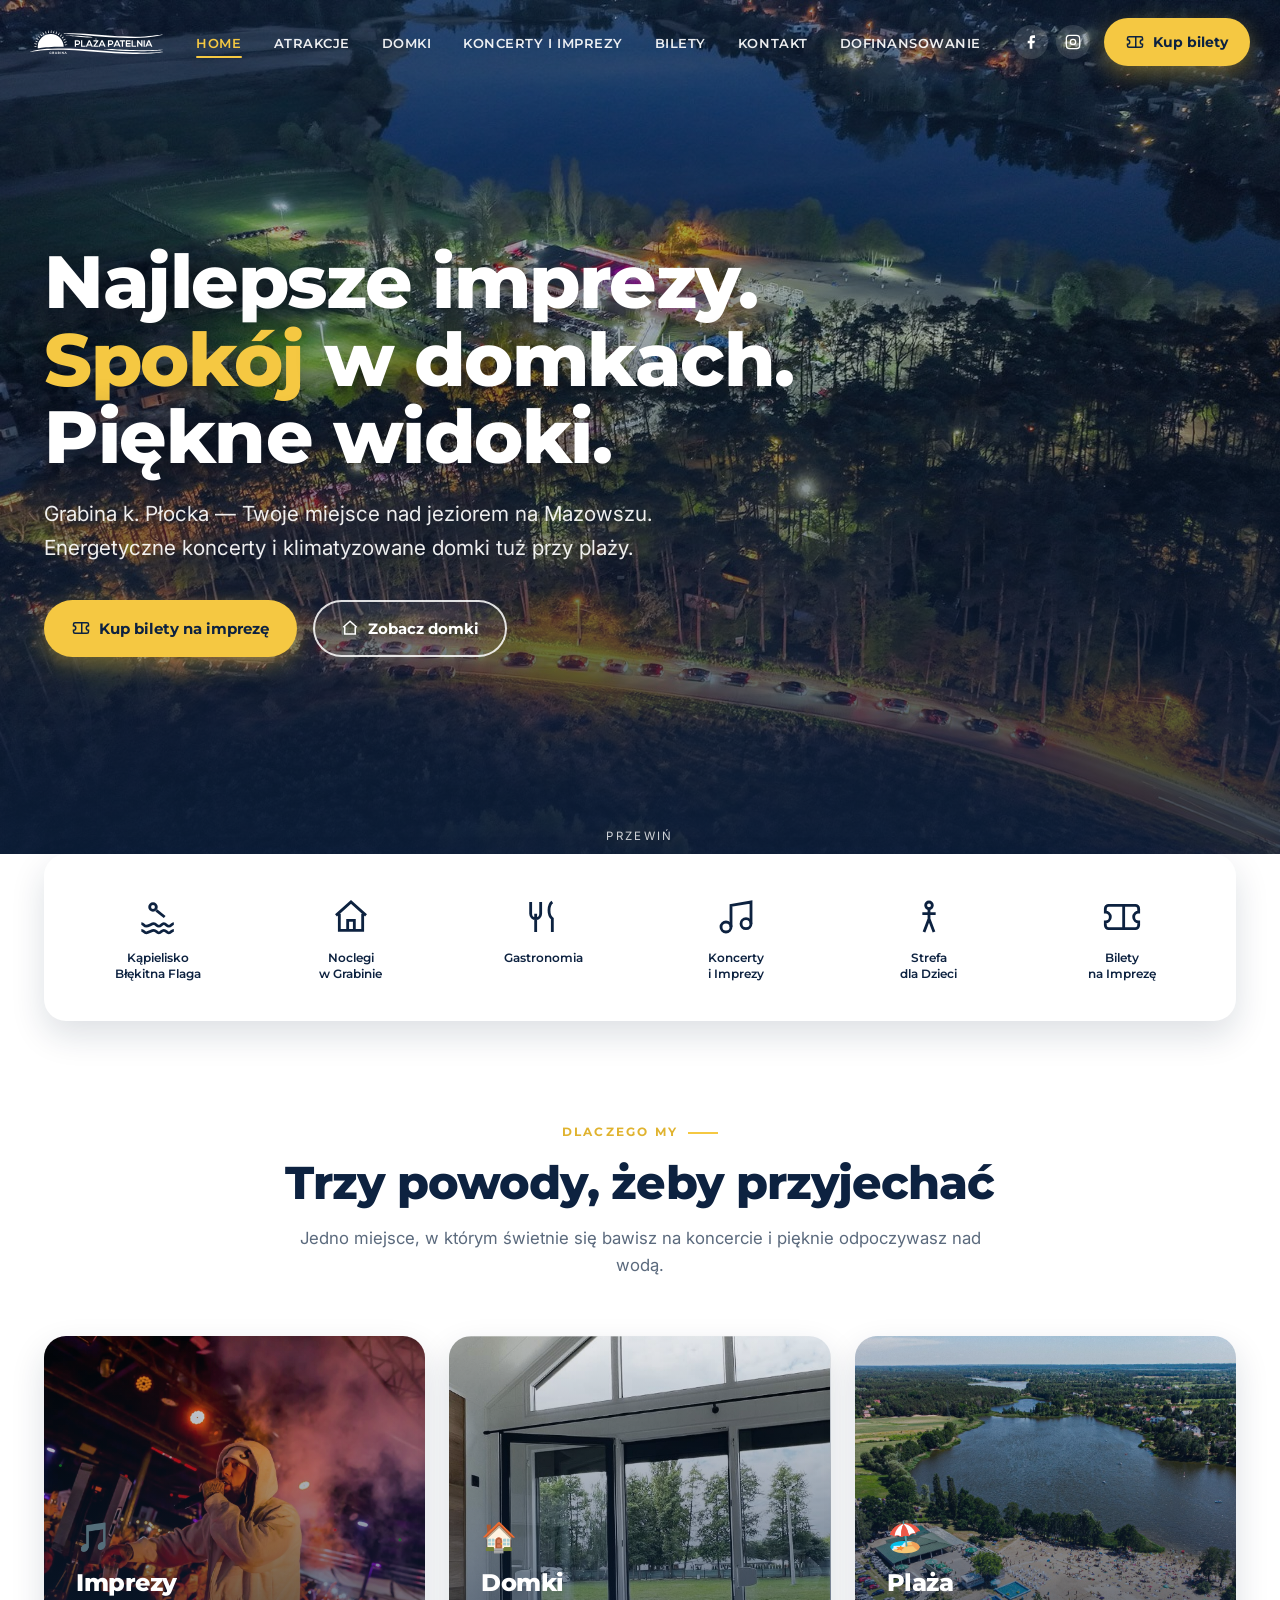
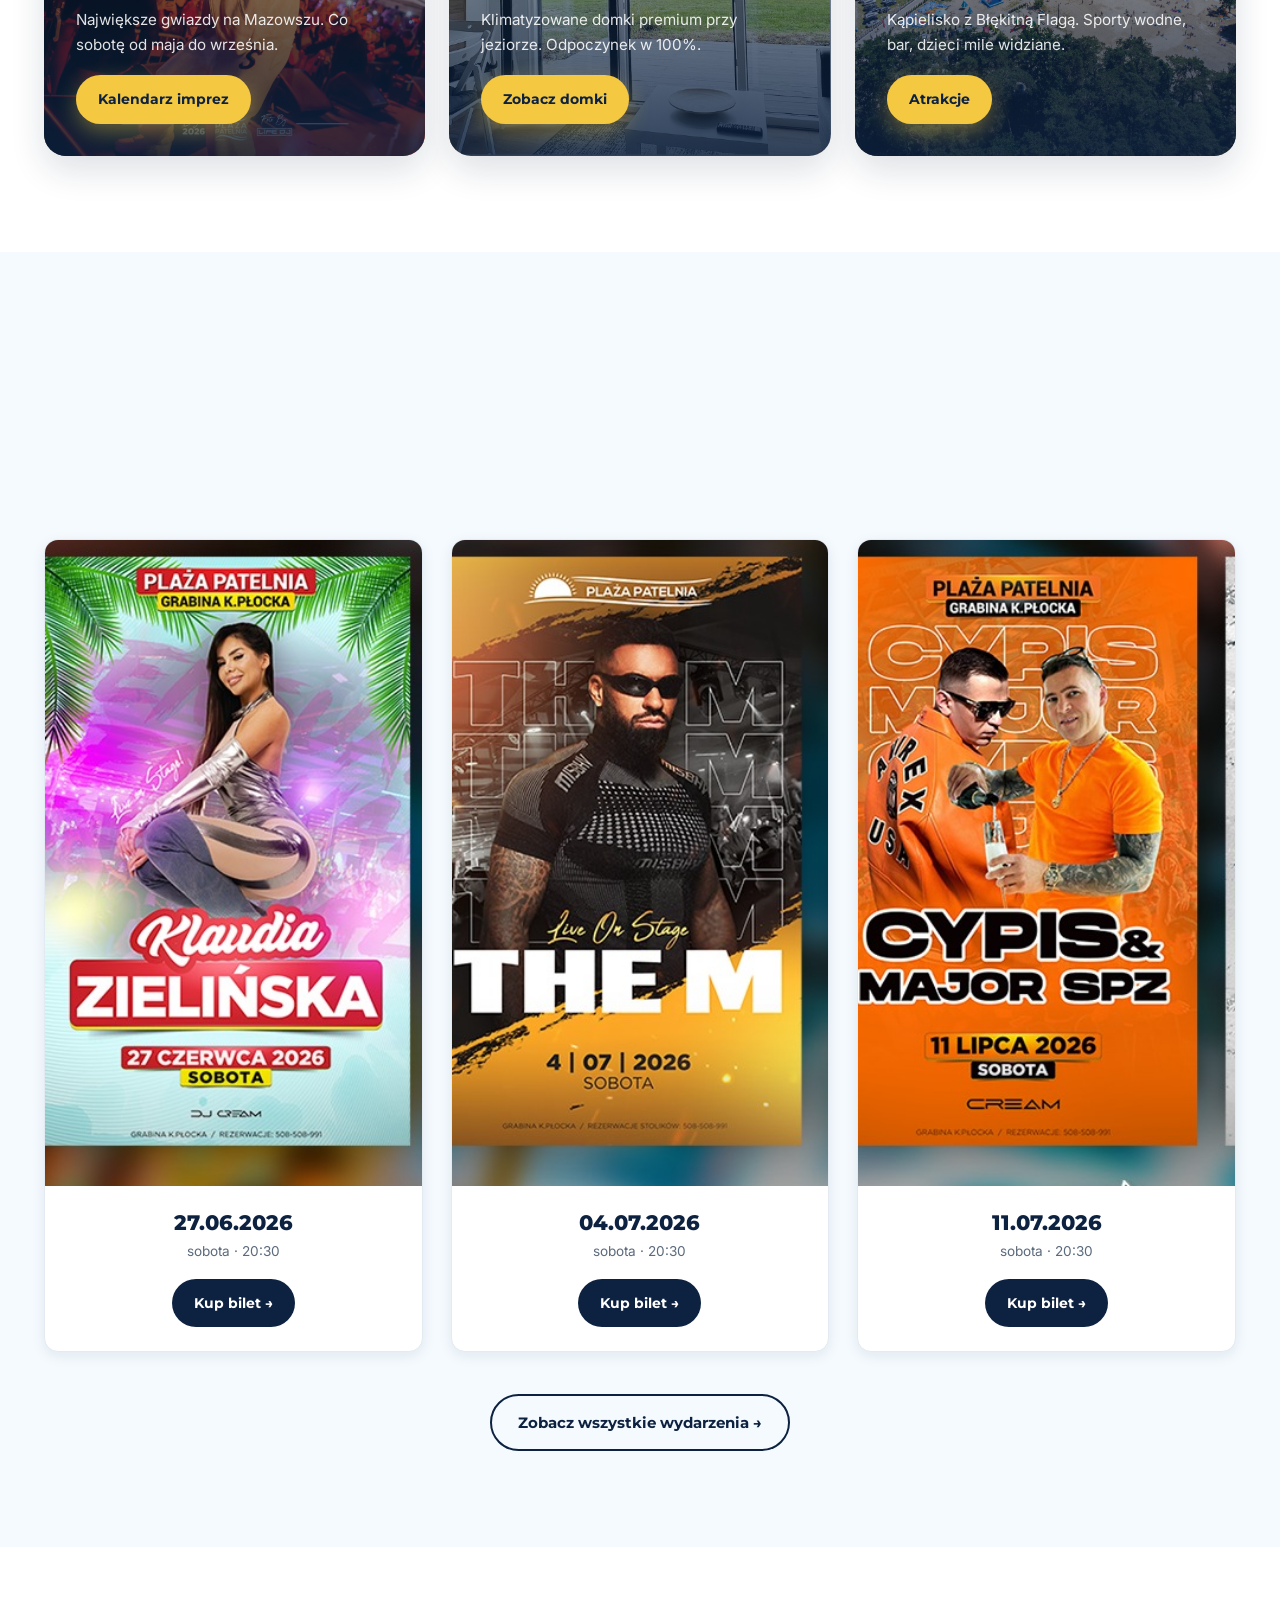
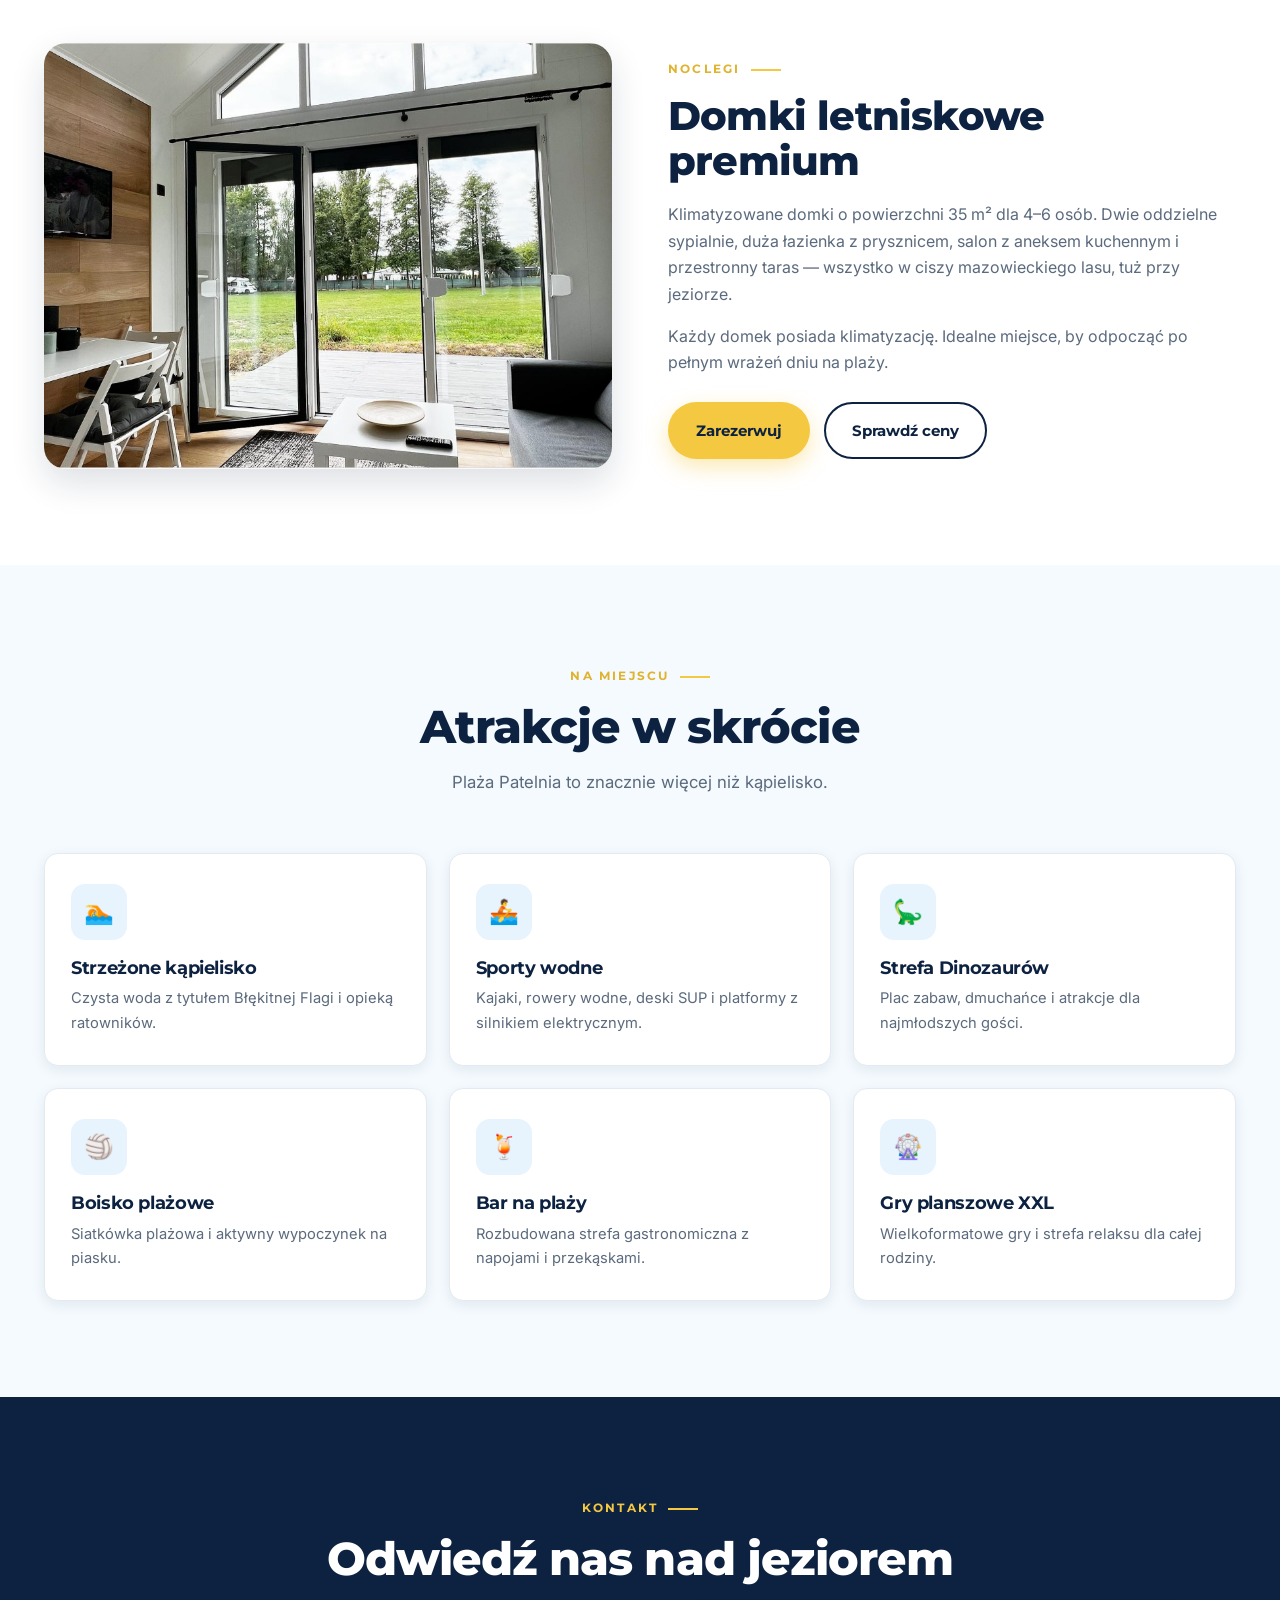
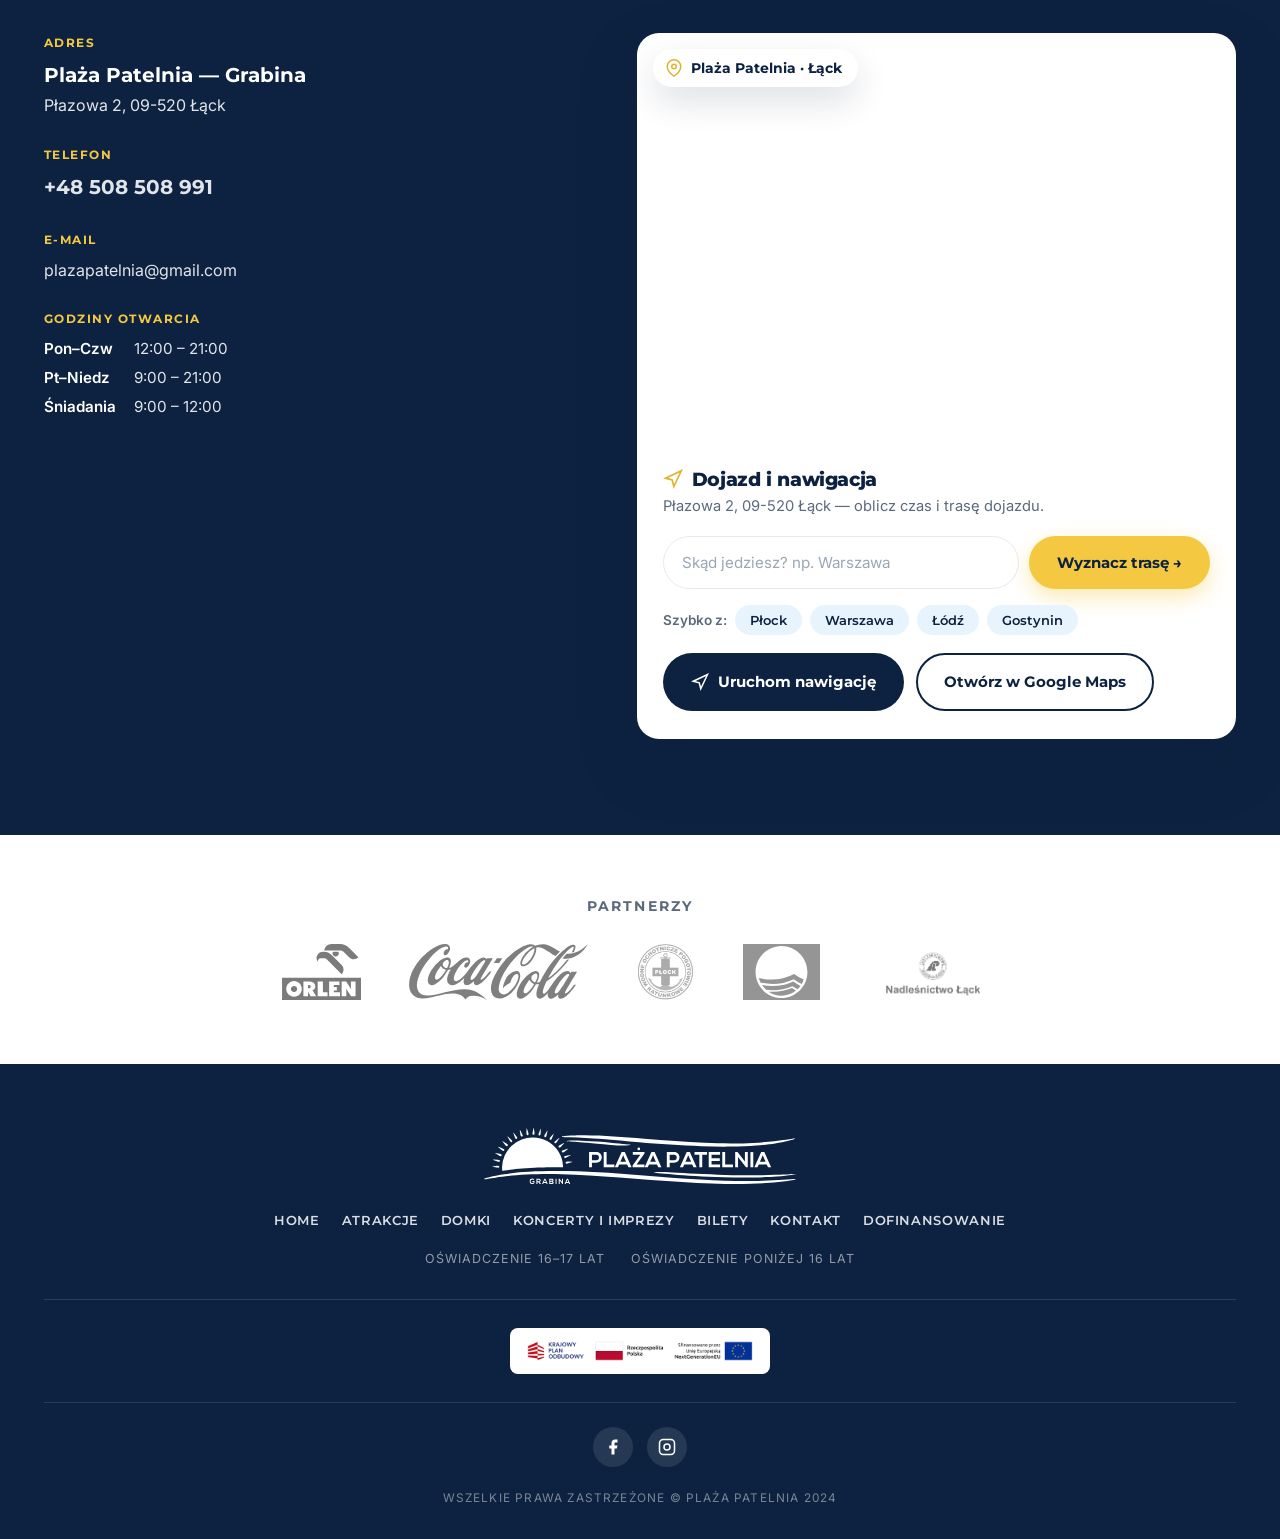
==== index.html @ 2e5ac551 "Plaza Patelnia — strona ośrodka (7 podstron, wideo, plakaty, mapa z nawigacją) Co-Authored-By: Claud" ====
<!DOCTYPE html>
<html lang="pl">
<head>
  <meta charset="UTF-8" />
  <meta name="viewport" content="width=device-width, initial-scale=1.0" />
  <title>Plaża Patelnia — Grabina k. Płocka | Imprezy, domki, jezioro</title>
  <meta name="description" content="Plaża Patelnia w Grabinie k. Płocka — najbardziej roztańczona plaża na Mazowszu i spokojny wypoczynek w klimatyzowanych domkach przy jeziorze. Kąpielisko z Błękitną Flagą." />
  <link rel="preconnect" href="https://fonts.googleapis.com" />
  <link rel="preconnect" href="https://fonts.gstatic.com" crossorigin />
  <link href="https://fonts.googleapis.com/css2?family=Montserrat:wght@600;700;800&family=Inter:wght@400;500;600;700&display=swap" rel="stylesheet" />
  <link rel="stylesheet" href="styles.css" />
</head>
<body>

  <!-- ============ NAV ============ -->
  <header class="nav">
    <div class="container">
      <a href="index.html" class="nav-logo"><img src="img/logo.svg" alt="Plaża Patelnia" /></a>
      <nav>
        <ul class="nav-links">
          <li><a href="index.html" class="active">Home</a></li>
          <li><a href="atrakcje.html">Atrakcje</a></li>
          <li><a href="domki.html">Domki</a></li>
          <li><a href="koncerty.html">Koncerty i Imprezy</a></li>
          <li><a href="bilety.html">Bilety</a></li>
          <li><a href="kontakt.html">Kontakt</a></li>
          <li><a href="dofinansowanie.html">Dofinansowanie</a></li>
        </ul>
      </nav>
      <div class="nav-right">
        <div class="nav-social">
          <a href="https://www.facebook.com/PlazaPatelnia" target="_blank" rel="noopener" aria-label="Facebook"><svg viewBox="0 0 24 24" fill="currentColor"><path d="M18 2h-3a5 5 0 0 0-5 5v3H7v4h3v8h4v-8h3l1-4h-4V7a1 1 0 0 1 1-1h3z"/></svg></a>
          <a href="https://www.instagram.com/PlazaPatelnia/" target="_blank" rel="noopener" aria-label="Instagram"><svg viewBox="0 0 24 24" fill="none" stroke="currentColor" stroke-width="2"><rect x="2" y="2" width="20" height="20" rx="5"/><circle cx="12" cy="12" r="4"/><line x1="17.5" y1="6.5" x2="17.51" y2="6.5"/></svg></a>
        </div>
        <a href="bilety.html" class="btn btn-gold btn-sm"><svg viewBox="0 0 24 24" fill="none" stroke="currentColor" stroke-width="2"><path d="M2 9a3 3 0 0 1 0 6v2a2 2 0 0 0 2 2h16a2 2 0 0 0 2-2v-2a3 3 0 0 1 0-6V7a2 2 0 0 0-2-2H4a2 2 0 0 0-2 2z"/><line x1="13" y1="5" x2="13" y2="19"/></svg>Kup bilety</a>
      </div>
      <button class="nav-burger" aria-label="Menu"><span></span><span></span><span></span></button>
    </div>
  </header>

  <nav class="mobile-menu">
    <a href="index.html" class="active">Home</a>
    <a href="atrakcje.html">Atrakcje</a>
    <a href="domki.html">Domki</a>
    <a href="koncerty.html">Koncerty i Imprezy</a>
    <a href="bilety.html">Bilety</a>
    <a href="kontakt.html">Kontakt</a>
    <a href="dofinansowanie.html">Dofinansowanie</a>
  </nav>

  <!-- ============ HERO ============ -->
  <section class="hero">
    <div class="hero-bg"><img src="img/altana.jpg" alt="Plaża Patelnia — altana i taras nad jeziorem" /></div>
    <div class="hero-overlay"></div>
    <div class="container">
      <div class="hero-content reveal in">
        <h1>Najlepsze imprezy.<br/><span class="gold">Spokój</span> w domkach.<br/>Piękne widoki.</h1>
        <p class="hero-sub">Grabina k. Płocka — Twoje miejsce nad jeziorem na Mazowszu. Energetyczne koncerty i klimatyzowane domki tuż przy plaży.</p>
        <div class="hero-cta">
          <a href="bilety.html" class="btn btn-gold"><svg viewBox="0 0 24 24" fill="none" stroke="currentColor" stroke-width="2"><path d="M2 9a3 3 0 0 1 0 6v2a2 2 0 0 0 2 2h16a2 2 0 0 0 2-2v-2a3 3 0 0 1 0-6V7a2 2 0 0 0-2-2H4a2 2 0 0 0-2 2z"/><line x1="13" y1="5" x2="13" y2="19"/></svg>Kup bilety na imprezę</a>
          <a href="domki.html" class="btn btn-outline-white"><svg viewBox="0 0 24 24" fill="none" stroke="currentColor" stroke-width="2"><path d="M3 11l9-8 9 8"/><path d="M5 10v10h14V10"/></svg>Zobacz domki</a>
        </div>
      </div>
    </div>
    <a href="#powody" class="scroll-ind">Przewiń<svg viewBox="0 0 24 24" fill="none" stroke="currentColor" stroke-width="2"><polyline points="6 9 12 15 18 9"/></svg></a>
  </section>

  <!-- ============ ICON BAR ============ -->
  <div class="iconbar">
    <div class="container">
      <div class="iconbar-inner reveal">
        <a href="atrakcje.html"><span class="ic"><svg viewBox="0 0 24 24" fill="none" stroke="#0D2240" stroke-width="1.7"><path d="M2 16c1.5 0 1.5 1.5 3 1.5S8 16 9.5 16s1.5 1.5 3 1.5S14 16 15.5 16s1.5 1.5 3 1.5S20 16 21.5 16"/><path d="M2 20c1.5 0 1.5 1.5 3 1.5S8 20 9.5 20s1.5 1.5 3 1.5S14 20 15.5 20s1.5 1.5 3 1.5S20 20 21.5 20"/><circle cx="9" cy="6" r="2"/><path d="M11 8l5 4"/></svg></span><span>Kąpielisko<br/>Błękitna Flaga</span></a>
        <a href="domki.html"><span class="ic"><svg viewBox="0 0 24 24" fill="none" stroke="#0D2240" stroke-width="1.7"><path d="M3 11l9-8 9 8"/><path d="M5 10v10h14V10"/><path d="M10 20v-6h4v6"/></svg></span><span>Noclegi<br/>w Grabinie</span></a>
        <a href="atrakcje.html"><span class="ic"><svg viewBox="0 0 24 24" fill="none" stroke="#0D2240" stroke-width="1.7"><path d="M4 3v7a3 3 0 0 0 6 0V3M7 10v11"/><path d="M17 3c-1.5 1-2 3-2 5s.5 4 2 5v8"/></svg></span><span>Gastronomia</span></a>
        <a href="koncerty.html"><span class="ic"><svg viewBox="0 0 24 24" fill="none" stroke="#0D2240" stroke-width="1.7"><path d="M9 18V5l12-2v13"/><circle cx="6" cy="18" r="3"/><circle cx="18" cy="16" r="3"/></svg></span><span>Koncerty<br/>i Imprezy</span></a>
        <a href="atrakcje.html"><span class="ic"><svg viewBox="0 0 24 24" fill="none" stroke="#0D2240" stroke-width="1.7"><circle cx="12" cy="5" r="2"/><path d="M12 7v6M8 10h8M9 21l3-8 3 8"/></svg></span><span>Strefa<br/>dla Dzieci</span></a>
        <a href="bilety.html"><span class="ic"><svg viewBox="0 0 24 24" fill="none" stroke="#0D2240" stroke-width="1.7"><path d="M2 9a3 3 0 0 1 0 6v2a2 2 0 0 0 2 2h16a2 2 0 0 0 2-2v-2a3 3 0 0 1 0-6V7a2 2 0 0 0-2-2H4a2 2 0 0 0-2 2z"/><line x1="13" y1="5" x2="13" y2="19"/></svg></span><span>Bilety<br/>na Imprezę</span></a>
      </div>
    </div>
  </div>

  <!-- ============ POWODY ============ -->
  <section class="section" id="powody">
    <div class="container">
      <div class="section-head reveal">
        <span class="eyebrow">Dlaczego my</span>
        <h2>Trzy powody, żeby przyjechać</h2>
        <p>Jedno miejsce, w którym świetnie się bawisz na koncercie i pięknie odpoczywasz nad wodą.</p>
      </div>
      <div class="reasons">
        <article class="reason-card reveal">
          <img src="img/malik.jpg" alt="Koncert na Plaży Patelnia — sezon 2026" />
          <div class="rc-body">
            <div class="rc-ico">🎵</div>
            <h3>Imprezy</h3>
            <p>Największe gwiazdy na Mazowszu. Co sobotę od maja do września.</p>
            <a href="koncerty.html" class="btn btn-gold btn-sm">Kalendarz imprez</a>
          </div>
        </article>
        <article class="reason-card reveal d1">
          <video autoplay muted loop playsinline poster="img/domek.jpg"><source src="img/domki.mp4" type="video/mp4" /></video>
          <div class="rc-body">
            <div class="rc-ico">🏠</div>
            <h3>Domki</h3>
            <p>Klimatyzowane domki premium przy jeziorze. Odpoczynek w 100%.</p>
            <a href="domki.html" class="btn btn-gold btn-sm">Zobacz domki</a>
          </div>
        </article>
        <article class="reason-card reveal d2">
          <img src="img/jezioro-dzien.jpg" alt="Plaża i jezioro w dzień" />
          <div class="rc-body">
            <div class="rc-ico">🏖️</div>
            <h3>Plaża</h3>
            <p>Kąpielisko z Błękitną Flagą. Sporty wodne, bar, dzieci mile widziane.</p>
            <a href="atrakcje.html" class="btn btn-gold btn-sm">Atrakcje</a>
          </div>
        </article>
      </div>
    </div>
  </section>

  <!-- ============ NAJBLIŻSZE KONCERTY ============ -->
  <section class="section section--tint">
    <div class="container">
      <div class="section-head reveal">
        <span class="eyebrow">Bilety online</span>
        <h2>Najbliższe koncerty</h2>
        <p>Imprezy startują w każdą sobotę o 20:30. Wstęp płatny — kup bilet z wyprzedzeniem.</p>
      </div>
      <div class="events-grid">
        <article class="event-card reveal">
          <a class="poster-link" href="bilety.html"><img class="poster-img" src="img/poster-klaudia.jpg" alt="Klaudia Zielińska — 27.06.2026" loading="lazy" /></a>
          <div class="ec-body">
            <div class="ec-date">27.06.2026</div>
            <div class="ec-day">sobota · 20:30</div>
            <a href="bilety.html" class="btn btn-navy btn-sm">Kup bilet →</a>
          </div>
        </article>
        <article class="event-card reveal d1">
          <a class="poster-link" href="bilety.html"><img class="poster-img" src="img/poster-them.jpg" alt="The M — 04.07.2026" loading="lazy" /></a>
          <div class="ec-body">
            <div class="ec-date">04.07.2026</div>
            <div class="ec-day">sobota · 20:30</div>
            <a href="bilety.html" class="btn btn-navy btn-sm">Kup bilet →</a>
          </div>
        </article>
        <article class="event-card reveal d2">
          <a class="poster-link" href="bilety.html"><img class="poster-img" src="img/poster-cypis.jpg" alt="Cypis & Major SPZ — 11.07.2026" loading="lazy" /></a>
          <div class="ec-body">
            <div class="ec-date">11.07.2026</div>
            <div class="ec-day">sobota · 20:30</div>
            <a href="bilety.html" class="btn btn-navy btn-sm">Kup bilet →</a>
          </div>
        </article>
      </div>
      <div style="text-align:center; margin-top:42px;" class="reveal">
        <a href="bilety.html" class="btn btn-outline">Zobacz wszystkie wydarzenia →</a>
      </div>
    </div>
  </section>

  <!-- ============ DOMKI ============ -->
  <section class="section">
    <div class="container">
      <div class="feature-row">
        <div class="fr-media reveal"><video autoplay muted loop playsinline poster="img/domek.jpg"><source src="img/domki.mp4" type="video/mp4" /></video></div>
        <div class="reveal d1">
          <span class="eyebrow">Noclegi</span>
          <h2>Domki letniskowe premium</h2>
          <p>Klimatyzowane domki o powierzchni 35 m² dla 4–6 osób. Dwie oddzielne sypialnie, duża łazienka z prysznicem, salon z aneksem kuchennym i przestronny taras — wszystko w ciszy mazowieckiego lasu, tuż przy jeziorze.</p>
          <p>Każdy domek posiada klimatyzację. Idealne miejsce, by odpocząć po pełnym wrażeń dniu na plaży.</p>
          <div class="fr-cta">
            <a href="domki.html" class="btn btn-gold">Zarezerwuj</a>
            <a href="domki.html" class="btn btn-outline">Sprawdź ceny</a>
          </div>
        </div>
      </div>
    </div>
  </section>

  <!-- ============ ATRAKCJE W SKRÓCIE ============ -->
  <section class="section section--tint">
    <div class="container">
      <div class="section-head reveal">
        <span class="eyebrow">Na miejscu</span>
        <h2>Atrakcje w skrócie</h2>
        <p>Plaża Patelnia to znacznie więcej niż kąpielisko.</p>
      </div>
      <div class="attr-grid">
        <div class="attr-card reveal"><div class="ac-ico">🏊</div><h3>Strzeżone kąpielisko</h3><p>Czysta woda z tytułem Błękitnej Flagi i opieką ratowników.</p></div>
        <div class="attr-card reveal d1"><div class="ac-ico">🚣</div><h3>Sporty wodne</h3><p>Kajaki, rowery wodne, deski SUP i platformy z silnikiem elektrycznym.</p></div>
        <div class="attr-card reveal d2"><div class="ac-ico">🦕</div><h3>Strefa Dinozaurów</h3><p>Plac zabaw, dmuchańce i atrakcje dla najmłodszych gości.</p></div>
        <div class="attr-card reveal"><div class="ac-ico">🏐</div><h3>Boisko plażowe</h3><p>Siatkówka plażowa i aktywny wypoczynek na piasku.</p></div>
        <div class="attr-card reveal d1"><div class="ac-ico">🍹</div><h3>Bar na plaży</h3><p>Rozbudowana strefa gastronomiczna z napojami i przekąskami.</p></div>
        <div class="attr-card reveal d2"><div class="ac-ico">🎡</div><h3>Gry planszowe XXL</h3><p>Wielkoformatowe gry i strefa relaksu dla całej rodziny.</p></div>
      </div>
    </div>
  </section>

  <!-- ============ KONTAKT SKRÓCONY ============ -->
  <section class="section contact-dark">
    <div class="container">
      <div class="section-head reveal" style="margin-bottom:48px;">
        <span class="eyebrow" style="color:var(--gold)">Kontakt</span>
        <h2>Odwiedź nas nad jeziorem</h2>
      </div>
      <div class="contact-grid">
        <div class="contact-info reveal">
          <div class="ci-block">
            <div class="ci-label">Adres</div>
            <p class="big">Plaża Patelnia — Grabina</p>
            <p>Płazowa 2, 09-520 Łąck</p>
          </div>
          <div class="ci-block">
            <div class="ci-label">Telefon</div>
            <p class="big"><a href="tel:+48508508991">+48 508 508 991</a></p>
          </div>
          <div class="ci-block">
            <div class="ci-label">E-mail</div>
            <p><a href="mailto:plazapatelnia@gmail.com">plazapatelnia@gmail.com</a></p>
          </div>
          <div class="ci-block">
            <div class="ci-label">Godziny otwarcia</div>
            <div class="hours-grid">
              <b>Pon–Czw</b><span>12:00 – 21:00</span>
              <b>Pt–Niedz</b><span>9:00 – 21:00</span>
              <b>Śniadania</b><span>9:00 – 12:00</span>
            </div>
          </div>
        </div>
        <div class="map-modern reveal d1" data-dest="Plaża Patelnia, Płazowa 2, 09-520 Łąck">
          <div class="map-frame">
            <div class="map-badge"><svg viewBox="0 0 24 24" fill="none" stroke="currentColor" stroke-width="2"><path d="M21 10c0 7-9 13-9 13s-9-6-9-13a9 9 0 0 1 18 0z"/><circle cx="12" cy="10" r="3"/></svg>Plaża Patelnia · Łąck</div>
            <iframe src="https://maps.google.com/maps?q=Pla%C5%BCa%20Patelnia%20P%C5%82azowa%202%20%C5%81%C4%85ck&z=14&output=embed" loading="lazy" referrerpolicy="no-referrer-when-downgrade" title="Mapa — Plaża Patelnia"></iframe>
          </div>
          <div class="map-panel">
            <h3><svg viewBox="0 0 24 24" fill="none" stroke="currentColor" stroke-width="2"><polygon points="3 11 22 2 13 21 11 13 3 11"/></svg>Dojazd i nawigacja</h3>
            <p class="mp-addr">Płazowa 2, 09-520 Łąck — oblicz czas i trasę dojazdu.</p>
            <form class="route-form">
              <input type="text" placeholder="Skąd jedziesz? np. Warszawa" aria-label="Punkt startowy" />
              <button type="submit" class="btn btn-gold">Wyznacz trasę →</button>
            </form>
            <div class="route-quick">
              <span class="rq-label">Szybko z:</span>
              <button type="button" data-from="Płock">Płock</button>
              <button type="button" data-from="Warszawa">Warszawa</button>
              <button type="button" data-from="Łódź">Łódź</button>
              <button type="button" data-from="Gostynin">Gostynin</button>
            </div>
            <div class="route-result"></div>
            <div class="map-actions">
              <a class="btn btn-navy" data-nav target="_blank" rel="noopener"><svg viewBox="0 0 24 24" fill="none" stroke="currentColor" stroke-width="2"><polygon points="3 11 22 2 13 21 11 13 3 11"/></svg>Uruchom nawigację</a>
              <a class="btn btn-outline" data-open target="_blank" rel="noopener">Otwórz w Google Maps</a>
            </div>
          </div>
        </div>
      </div>
    </div>
  </section>

  <!-- ============ PARTNERZY ============ -->
  <section class="partners">
    <div class="container">
      <h4>Partnerzy</h4>
      <div class="partners-row reveal">
        <img src="img/partner-orlen.svg" alt="Orlen" />
        <img src="img/partner-cocacola.svg" alt="Coca-Cola" />
        <img src="img/partner-sanepid.png" alt="Powiatowa Stacja Sanitarno-Epidemiologiczna w Płocku" />
        <img src="img/partner-flaga.svg" alt="Błękitna Flaga" />
        <img src="img/partner-nadlesnictwo.png" alt="Nadleśnictwo Łąck" />
      </div>
    </div>
  </section>

  <!-- ============ FOOTER ============ -->
  <footer class="footer">
    <div class="container">
      <div class="footer-logo"><img src="img/logo.svg" alt="Plaża Patelnia" /></div>
      <nav class="footer-nav">
        <a href="index.html">Home</a><a href="atrakcje.html">Atrakcje</a><a href="domki.html">Domki</a>
        <a href="koncerty.html">Koncerty i Imprezy</a><a href="bilety.html">Bilety</a><a href="kontakt.html">Kontakt</a>
        <a href="dofinansowanie.html">Dofinansowanie</a>
      </nav>
      <div class="footer-sub">
        <a href="dofinansowanie.html">Oświadczenie 16–17 lat</a>
        <a href="dofinansowanie.html">Oświadczenie poniżej 16 lat</a>
      </div>
      <div class="footer-funding">
        <img src="img/kpo.png" alt="Krajowy Plan Odbudowy / Rzeczpospolita Polska / Unia Europejska NextGenerationEU" />
      </div>
      <div class="footer-social">
        <a href="https://www.facebook.com/PlazaPatelnia" target="_blank" rel="noopener" aria-label="Facebook"><svg viewBox="0 0 24 24" fill="currentColor"><path d="M18 2h-3a5 5 0 0 0-5 5v3H7v4h3v8h4v-8h3l1-4h-4V7a1 1 0 0 1 1-1h3z"/></svg></a>
        <a href="https://www.instagram.com/PlazaPatelnia/" target="_blank" rel="noopener" aria-label="Instagram"><svg viewBox="0 0 24 24" fill="none" stroke="currentColor" stroke-width="2"><rect x="2" y="2" width="20" height="20" rx="5"/><circle cx="12" cy="12" r="4"/><line x1="17.5" y1="6.5" x2="17.51" y2="6.5"/></svg></a>
      </div>
      <p class="footer-copy">Wszelkie prawa zastrzeżone © Plaża Patelnia 2024</p>
    </div>
  </footer>

  <script src="script.js"></script>
</body>
</html>
---- styles.css ----
/* ============================================================
   PLAŻA PATELNIA — wspólny arkusz stylów
   ============================================================ */

:root {
  --navy:      #0D2240;
  --navy-700:  #16335c;
  --navy-soft: rgba(13, 34, 64, 0.92);
  --gold:      #F5C842;
  --gold-dk:   #e0b32f;
  --white:     #ffffff;
  --blue-lt:   #E8F4FD;
  --blue-lt2:  #f4fafe;
  --text:      #1f2a3a;
  --muted:     #5b6a7d;
  --line:      #e3eaf2;
  --radius:    14px;
  --radius-lg: 22px;
  --shadow-sm: 0 4px 14px rgba(13, 34, 64, 0.08);
  --shadow-md: 0 14px 34px rgba(13, 34, 64, 0.14);
  --shadow-lg: 0 26px 60px rgba(13, 34, 64, 0.22);
  --max:       1240px;
  --nav-h:     84px;
  --ease:      cubic-bezier(0.22, 1, 0.36, 1);
}

* { margin: 0; padding: 0; box-sizing: border-box; }

html { scroll-behavior: smooth; -webkit-text-size-adjust: 100%; }

body {
  font-family: 'Inter', 'Segoe UI', system-ui, sans-serif;
  color: var(--text);
  background: var(--white);
  line-height: 1.65;
  overflow-x: hidden;
}

h1, h2, h3, h4, h5 {
  font-family: 'Montserrat', 'Segoe UI', sans-serif;
  line-height: 1.12;
  color: var(--navy);
  letter-spacing: -0.02em;
}

img { max-width: 100%; display: block; }
a { color: inherit; text-decoration: none; }

.container { width: 100%; max-width: var(--max); margin: 0 auto; padding: 0 24px; }

.eyebrow {
  display: inline-block;
  font-family: 'Montserrat', sans-serif;
  font-size: 0.78rem;
  font-weight: 700;
  letter-spacing: 0.18em;
  text-transform: uppercase;
  color: var(--gold-dk);
  margin-bottom: 14px;
}
.eyebrow::after { content: ""; display: inline-block; width: 30px; height: 2px; background: var(--gold); vertical-align: middle; margin-left: 10px; }

.section { padding: 96px 0; }
.section--tint { background: var(--blue-lt2); }
.section-head { max-width: 720px; margin: 0 auto 56px; text-align: center; }
.section-head h2 { font-size: clamp(1.9rem, 4vw, 2.9rem); font-weight: 800; }
.section-head p { color: var(--muted); margin-top: 16px; font-size: 1.05rem; }

/* ---------- Buttons ---------- */
.btn {
  display: inline-flex; align-items: center; gap: 9px;
  font-family: 'Montserrat', sans-serif; font-weight: 700; font-size: 0.95rem;
  padding: 14px 26px; border-radius: 50px; cursor: pointer; border: 2px solid transparent;
  transition: transform .25s var(--ease), box-shadow .25s var(--ease), background .25s, color .25s;
  white-space: nowrap;
}
.btn svg { width: 18px; height: 18px; }
.btn-gold { background: var(--gold); color: var(--navy); box-shadow: 0 8px 22px rgba(245, 200, 66, 0.4); }
.btn-gold:hover { background: var(--gold-dk); transform: translateY(-3px); box-shadow: 0 14px 30px rgba(245, 200, 66, 0.5); }
.btn-navy { background: var(--navy); color: #fff; }
.btn-navy:hover { background: var(--navy-700); transform: translateY(-3px); box-shadow: var(--shadow-md); }
.btn-outline-white { background: rgba(255,255,255,0.06); color: #fff; border-color: rgba(255,255,255,0.85); }
.btn-outline-white:hover { background: #fff; color: var(--navy); transform: translateY(-3px); }
.btn-outline { background: transparent; color: var(--navy); border-color: var(--navy); }
.btn-outline:hover { background: var(--navy); color: #fff; transform: translateY(-3px); }
.btn-sm { padding: 11px 20px; font-size: 0.86rem; }

/* ---------- Navbar ---------- */
.nav {
  position: fixed; top: 0; left: 0; width: 100%; height: var(--nav-h); z-index: 100;
  display: flex; align-items: center;
  background: transparent; transition: background .35s var(--ease), box-shadow .35s, height .35s;
}
.nav.scrolled { background: var(--navy); box-shadow: 0 6px 24px rgba(0,0,0,0.25); height: 70px; }
.nav .container { display: flex; align-items: center; justify-content: space-between; gap: 20px; max-width: 100%; padding: 0 30px; }
.nav-logo img { height: 38px; filter: brightness(0) invert(1); transition: height .35s; }
.nav.scrolled .nav-logo img { height: 32px; }
.nav-links { display: flex; align-items: center; gap: 6px; list-style: none; }
.nav-links a {
  font-family: 'Montserrat', sans-serif; font-weight: 600; font-size: 0.82rem; letter-spacing: 0.04em;
  text-transform: uppercase; color: rgba(255,255,255,0.92); padding: 9px 13px; border-radius: 8px;
  position: relative; transition: color .2s, background .2s; white-space: nowrap;
}
.nav-links a:hover { color: #fff; background: rgba(255,255,255,0.08); }
.nav-links a.active { color: var(--gold); }
.nav-links a.active::after {
  content: ""; position: absolute; left: 13px; right: 13px; bottom: 2px; height: 2px; background: var(--gold); border-radius: 2px;
}
.nav-right { display: flex; align-items: center; gap: 14px; }
.nav-social { display: flex; gap: 8px; }
.nav-social a { width: 34px; height: 34px; display: grid; place-items: center; border-radius: 50%; background: rgba(255,255,255,0.12); color: #fff; transition: background .2s, transform .2s; }
.nav-social a:hover { background: var(--gold); color: var(--navy); transform: translateY(-2px); }
.nav-social svg { width: 16px; height: 16px; }
.nav-burger { display: none; flex-direction: column; gap: 5px; background: none; border: 0; cursor: pointer; padding: 8px; }
.nav-burger span { width: 26px; height: 2.5px; background: #fff; border-radius: 3px; transition: .3s var(--ease); }

/* mobile drawer */
.mobile-menu {
  position: fixed; inset: 0; z-index: 99; background: var(--navy);
  display: flex; flex-direction: column; justify-content: center; align-items: center; gap: 6px;
  transform: translateX(100%); transition: transform .4s var(--ease); padding-top: var(--nav-h);
}
.mobile-menu.open { transform: translateX(0); }
.mobile-menu a { font-family: 'Montserrat', sans-serif; font-weight: 700; font-size: 1.25rem; color: #fff; text-transform: uppercase; padding: 12px; }
.mobile-menu a.active { color: var(--gold); }

/* ---------- Hero (home) ---------- */
.hero { position: relative; min-height: 100vh; display: flex; align-items: center; color: #fff; overflow: hidden; }
.hero-bg { position: absolute; inset: 0; }
.hero-bg img { width: 100%; height: 100%; object-fit: cover; transform-origin: center; animation: dronezoom 30s linear infinite alternate; }
@keyframes dronezoom { from { transform: scale(1); } to { transform: scale(1.45); } }
.hero-overlay { position: absolute; inset: 0; background: linear-gradient(180deg, rgba(13,34,64,0.45) 0%, rgba(13,34,64,0.35) 38%, rgba(13,34,64,0.85) 100%); }
.hero-content { position: relative; z-index: 2; max-width: 860px; }
.hero h1 { color: #fff; font-size: clamp(2.4rem, 6vw, 4.6rem); font-weight: 800; line-height: 1.05; text-shadow: 0 4px 30px rgba(0,0,0,0.4); }
.hero h1 .gold { color: var(--gold); }
.hero-sub { font-size: clamp(1rem, 2vw, 1.3rem); color: rgba(255,255,255,0.92); margin: 22px 0 34px; max-width: 620px; }
.hero-cta { display: flex; flex-wrap: wrap; gap: 16px; }
.scroll-ind { position: absolute; bottom: 26px; left: 50%; transform: translateX(-50%); z-index: 2; color: rgba(255,255,255,0.8); display: grid; place-items: center; gap: 6px; font-size: 0.72rem; letter-spacing: 0.2em; text-transform: uppercase; }
.scroll-ind svg { width: 22px; height: 22px; animation: bob 1.8s infinite; }
@keyframes bob { 0%,100% { transform: translateY(0); } 50% { transform: translateY(8px); } }

/* ---------- Page hero (inner pages) ---------- */
.page-hero { position: relative; min-height: 62vh; display: flex; align-items: flex-end; color: #fff; overflow: hidden; }
.page-hero img.bg, .page-hero video.bg { position: absolute; inset: 0; width: 100%; height: 100%; object-fit: cover; }
.page-hero .ov { position: absolute; inset: 0; background: linear-gradient(180deg, rgba(13,34,64,0.55) 0%, rgba(13,34,64,0.3) 45%, rgba(13,34,64,0.88) 100%); }
.page-hero .container { position: relative; z-index: 2; padding-bottom: 54px; padding-top: 120px; }
.page-hero .eyebrow { color: var(--gold); }
.page-hero h1 { color: #fff; font-size: clamp(2.2rem, 5vw, 3.6rem); font-weight: 800; }
.page-hero p { color: rgba(255,255,255,0.9); margin-top: 14px; max-width: 640px; }

/* ---------- Icon bar ---------- */
.iconbar { background: #fff; margin-top: -46px; position: relative; z-index: 5; }
.iconbar-inner { background: #fff; border-radius: var(--radius-lg); box-shadow: var(--shadow-md); padding: 22px; display: grid; grid-template-columns: repeat(6, 1fr); gap: 8px; }
.iconbar a { display: flex; flex-direction: column; align-items: center; text-align: center; gap: 10px; padding: 18px 8px; border-radius: var(--radius); transition: background .25s, transform .25s; }
.iconbar a:hover { background: var(--blue-lt); transform: translateY(-4px); }
.iconbar .ic { width: 46px; height: 46px; display: grid; place-items: center; color: var(--navy); }
.iconbar .ic svg, .iconbar .ic img { width: 40px; height: 40px; }
.iconbar span { font-family: 'Montserrat', sans-serif; font-weight: 600; font-size: 0.78rem; color: var(--navy); line-height: 1.25; }

/* ---------- Reasons cards (3 big) ---------- */
.reasons { display: grid; grid-template-columns: repeat(3, 1fr); gap: 24px; }
.reason-card { position: relative; min-height: 420px; border-radius: var(--radius-lg); overflow: hidden; display: flex; flex-direction: column; justify-content: flex-end; color: #fff; box-shadow: var(--shadow-md); }
.reason-card img, .reason-card video { position: absolute; inset: 0; width: 100%; height: 100%; object-fit: cover; }
.reason-card img { transition: transform .6s var(--ease); }
.reason-card::after { content: ""; position: absolute; inset: 0; background: linear-gradient(180deg, rgba(13,34,64,0.1) 0%, rgba(13,34,64,0.85) 100%); }
.reason-card:hover img { transform: scale(1.07); }
.reason-card video { transform: none !important; }
.reason-card .rc-body { position: relative; z-index: 2; padding: 32px; }
.reason-card .rc-ico { font-size: 1.8rem; margin-bottom: 10px; }
.reason-card h3 { color: #fff; font-size: 1.5rem; font-weight: 800; margin-bottom: 10px; }
.reason-card p { color: rgba(255,255,255,0.88); font-size: 0.95rem; margin-bottom: 18px; }

/* ---------- Event poster cards ---------- */
.events-grid { display: grid; grid-template-columns: repeat(3, 1fr); gap: 28px; }
.event-card { background: #fff; border-radius: var(--radius); overflow: hidden; box-shadow: var(--shadow-sm); border: 1px solid var(--line); transition: transform .3s var(--ease), box-shadow .3s; display: flex; flex-direction: column; }
.event-card:hover { transform: translateY(-8px); box-shadow: var(--shadow-lg); }
.poster-link { display: block; overflow: hidden; line-height: 0; }
.poster-img { width: 100%; display: block; aspect-ratio: 318 / 545; object-fit: cover; background: var(--navy); transition: transform .5s var(--ease); }
.event-card:hover .poster-img { transform: scale(1.04); }
.poster { aspect-ratio: 3/4; position: relative; display: flex; flex-direction: column; justify-content: space-between; padding: 22px; color: #fff; overflow: hidden; }
.poster::before { content: ""; position: absolute; inset: 0; background: var(--grad, linear-gradient(160deg, #1a3a6b, #0D2240)); z-index: 0; }
.poster > * { position: relative; z-index: 1; }
.poster .p-top { font-family: 'Montserrat', sans-serif; font-weight: 700; font-size: 0.72rem; letter-spacing: 0.12em; text-transform: uppercase; opacity: 0.85; }
.poster .p-name { font-family: 'Montserrat', sans-serif; font-weight: 800; font-size: 2rem; line-height: 1; text-transform: uppercase; text-shadow: 0 3px 16px rgba(0,0,0,0.35); }
.poster .p-tag { align-self: flex-start; background: var(--gold); color: var(--navy); font-family: 'Montserrat',sans-serif; font-weight: 800; font-size: 0.78rem; padding: 5px 12px; border-radius: 50px; }
.event-card .ec-body { padding: 20px 22px 24px; text-align: center; }
.event-card .ec-date { font-family: 'Montserrat', sans-serif; font-weight: 800; font-size: 1.3rem; color: var(--navy); }
.event-card .ec-day { color: var(--muted); font-size: 0.85rem; margin-bottom: 16px; }

/* ---------- Alternating feature row ---------- */
.feature-row { display: grid; grid-template-columns: 1fr 1fr; gap: 56px; align-items: center; }
.feature-row.rev .fr-media { order: 2; }
.fr-media { border-radius: var(--radius-lg); overflow: hidden; box-shadow: var(--shadow-md); aspect-ratio: 4/3; }
.fr-media img, .fr-media video { width: 100%; height: 100%; object-fit: cover; display: block; }
.fr-media img { transition: transform .6s var(--ease); }
.fr-media:hover img { transform: scale(1.05); }
.fr-media video { transform: none !important; }
.feature-row h2 { font-size: clamp(1.7rem, 3.5vw, 2.5rem); font-weight: 800; margin-bottom: 18px; }
.feature-row p { color: var(--muted); margin-bottom: 16px; }
.fr-cta { display: flex; flex-wrap: wrap; gap: 14px; margin-top: 26px; }

/* ---------- Attractions grid ---------- */
.attr-grid { display: grid; grid-template-columns: repeat(3, 1fr); gap: 22px; }
.attr-card { background: #fff; border: 1px solid var(--line); border-radius: var(--radius); padding: 30px 26px; box-shadow: var(--shadow-sm); transition: transform .3s var(--ease), box-shadow .3s, border-color .3s; }
.attr-card:hover { transform: translateY(-6px); box-shadow: var(--shadow-md); border-color: transparent; }
.attr-card .ac-ico { width: 56px; height: 56px; border-radius: 14px; background: var(--blue-lt); display: grid; place-items: center; font-size: 1.5rem; margin-bottom: 18px; }
.attr-card h3 { font-size: 1.15rem; font-weight: 700; margin-bottom: 8px; }
.attr-card p { color: var(--muted); font-size: 0.92rem; }

/* ---------- Bullet list (atrakcje page) ---------- */
.tick-list { list-style: none; display: grid; gap: 14px; }
.tick-list li { position: relative; padding-left: 36px; color: var(--text); }
.tick-list li::before { content: ""; position: absolute; left: 0; top: 3px; width: 22px; height: 22px; border-radius: 50%; background: var(--gold); background-image: url("data:image/svg+xml,%3Csvg xmlns='http://www.w3.org/2000/svg' width='14' height='14' viewBox='0 0 24 24' fill='none' stroke='%230D2240' stroke-width='3' stroke-linecap='round' stroke-linejoin='round'%3E%3Cpolyline points='20 6 9 17 4 12'/%3E%3C/svg%3E"); background-repeat: no-repeat; background-position: center; }
.tick-list li strong { color: var(--navy); }

/* highlighted kids card */
.kids-card { background: linear-gradient(135deg, var(--blue-lt), #d7ecfb); border-radius: var(--radius-lg); padding: 44px; box-shadow: var(--shadow-sm); }
.kids-card h2 { font-size: 1.8rem; margin-bottom: 22px; }

/* ---------- Price cards ---------- */
.price-list { display: grid; gap: 16px; max-width: 860px; }
.price-row { display: flex; align-items: center; justify-content: space-between; gap: 20px; background: #fff; border: 1px solid var(--line); border-left: 5px solid var(--gold); border-radius: var(--radius); padding: 22px 28px; box-shadow: var(--shadow-sm); transition: transform .25s var(--ease), box-shadow .25s; }
.price-row:hover { transform: translateX(4px); box-shadow: var(--shadow-md); }
.price-row .pr-info strong { font-family: 'Montserrat', sans-serif; font-size: 1.05rem; color: var(--navy); display: block; }
.price-row .pr-info span { color: var(--muted); font-size: 0.9rem; }
.price-row .pr-amount { font-family: 'Montserrat', sans-serif; font-weight: 800; font-size: 1.7rem; color: var(--navy); white-space: nowrap; }
.price-row .pr-amount small { font-size: 0.8rem; color: var(--muted); font-weight: 600; }

/* ---------- Gallery ---------- */
.gallery { display: grid; grid-template-columns: repeat(4, 1fr); gap: 16px; }
.gallery.cols3 { grid-template-columns: repeat(3, 1fr); }
.gallery figure { margin: 0; border-radius: var(--radius); overflow: hidden; aspect-ratio: 1/1; cursor: pointer; box-shadow: var(--shadow-sm); }
.gallery img { width: 100%; height: 100%; object-fit: cover; transition: transform .5s var(--ease); }
.gallery figure:hover img { transform: scale(1.08); }

/* lightbox */
.lightbox { position: fixed; inset: 0; z-index: 200; background: rgba(8, 20, 38, 0.94); display: none; align-items: center; justify-content: center; padding: 30px; }
.lightbox.open { display: flex; }
.lightbox img { max-width: 92vw; max-height: 88vh; border-radius: 10px; box-shadow: var(--shadow-lg); }
.lightbox .lb-close { position: absolute; top: 26px; right: 32px; color: #fff; font-size: 2.4rem; line-height: 1; cursor: pointer; background: none; border: 0; }

/* ---------- Contact ---------- */
.contact-dark { background: var(--navy); color: #fff; }
.contact-dark h2, .contact-dark h3 { color: #fff; }
.contact-grid { display: grid; grid-template-columns: 1fr 1.1fr; gap: 48px; align-items: start; }
.contact-info .ci-block { margin-bottom: 26px; }
.contact-info .ci-label { font-family: 'Montserrat', sans-serif; font-weight: 700; font-size: 0.78rem; letter-spacing: 0.12em; text-transform: uppercase; color: var(--gold); margin-bottom: 6px; }
.contact-info p, .contact-info a { color: rgba(255,255,255,0.88); }
.contact-info .big { font-size: 1.25rem; font-weight: 700; color: #fff; font-family: 'Montserrat', sans-serif; }
.hours-grid { display: grid; grid-template-columns: auto 1fr; gap: 4px 18px; color: rgba(255,255,255,0.88); font-size: 0.95rem; }
.hours-grid b { color: #fff; font-weight: 600; }
.map-embed { border-radius: var(--radius-lg); overflow: hidden; box-shadow: var(--shadow-lg); min-height: 420px; height: 100%; }
.map-embed iframe { width: 100%; height: 100%; min-height: 420px; border: 0; display: block; }

/* contact light variant (used on subpages footer-contact) */
.contact-light { background: var(--blue-lt2); }

/* ---------- Nowoczesna mapa + kalkulator dojazdu ---------- */
.map-modern { background: #fff; border-radius: var(--radius-lg); overflow: hidden; box-shadow: var(--shadow-lg); }
.map-modern .map-frame { position: relative; aspect-ratio: 16/11; }
.map-modern iframe { width: 100%; height: 100%; border: 0; display: block; }
.map-modern .map-frame .map-badge {
  position: absolute; top: 16px; left: 16px; z-index: 2; display: flex; align-items: center; gap: 8px;
  background: #fff; border-radius: 50px; padding: 8px 16px 8px 12px; box-shadow: var(--shadow-md);
  font-family: 'Montserrat', sans-serif; font-weight: 700; font-size: 0.85rem; color: var(--navy);
}
.map-modern .map-frame .map-badge svg { width: 18px; height: 18px; color: var(--gold-dk); }
.map-panel { padding: 24px 26px 28px; }
.map-panel h3 { color: var(--navy); font-size: 1.2rem; font-weight: 800; display: flex; align-items: center; gap: 9px; }
.map-panel h3 svg { width: 20px; height: 20px; color: var(--gold-dk); }
.map-panel .mp-addr { color: var(--muted); font-size: 0.92rem; margin: 4px 0 18px; }
.route-form { display: flex; gap: 10px; flex-wrap: wrap; }
.route-form input {
  flex: 1; min-width: 200px; padding: 13px 18px; border: 1.5px solid var(--line); border-radius: 50px;
  font: inherit; font-size: 0.95rem; color: var(--text); transition: border-color .2s, box-shadow .2s;
}
.route-form input::placeholder { color: #9aa7b6; }
.route-form input:focus { outline: none; border-color: var(--gold); box-shadow: 0 0 0 4px rgba(245,200,66,0.18); }
.route-quick { display: flex; align-items: center; gap: 8px; flex-wrap: wrap; margin-top: 16px; color: var(--muted); font-size: 0.85rem; }
.route-quick .rq-label { font-weight: 600; }
.route-quick button {
  background: var(--blue-lt); border: 0; border-radius: 50px; padding: 7px 15px; cursor: pointer;
  font-family: 'Montserrat', sans-serif; font-size: 0.82rem; font-weight: 600; color: var(--navy); transition: background .2s, transform .2s;
}
.route-quick button:hover { background: var(--gold); transform: translateY(-1px); }
.route-result {
  display: none; margin-top: 16px; padding: 14px 18px; border-radius: var(--radius); background: var(--blue-lt);
  color: var(--navy); font-size: 0.9rem; line-height: 1.5;
}
.route-result.show { display: block; }
.route-result a { color: var(--gold-dk); font-weight: 700; }
.map-actions { display: flex; gap: 12px; flex-wrap: wrap; margin-top: 18px; }

/* ---------- Karty informacyjne (godziny / kąpielisko / parking) ---------- */
.info-cards { display: grid; grid-template-columns: repeat(3, 1fr); gap: 20px; margin-top: 44px; }
.info-card {
  background: rgba(255,255,255,0.05); border: 1px solid rgba(255,255,255,0.12); border-radius: var(--radius);
  padding: 28px 26px; transition: transform .3s var(--ease), background .3s, border-color .3s;
}
.info-card:hover { transform: translateY(-5px); background: rgba(255,255,255,0.08); border-color: rgba(245,200,66,0.4); }
.info-card .ic-head { display: flex; align-items: center; gap: 12px; margin-bottom: 8px; }
.info-card .ic-ico { width: 44px; height: 44px; border-radius: 12px; background: rgba(245,200,66,0.16); display: grid; place-items: center; color: var(--gold); flex-shrink: 0; }
.info-card .ic-ico svg { width: 22px; height: 22px; }
.info-card h3 { color: #fff; font-size: 1.05rem; font-weight: 700; }
.info-card .ic-season {
  display: inline-block; font-size: 0.74rem; font-weight: 700; letter-spacing: 0.04em; text-transform: uppercase;
  color: var(--gold); background: rgba(245,200,66,0.12); padding: 4px 11px; border-radius: 50px; margin-bottom: 18px;
}
.info-rows { display: flex; flex-direction: column; }
.info-rows .ir {
  display: flex; align-items: baseline; justify-content: space-between; gap: 14px;
  padding: 9px 0; border-bottom: 1px solid rgba(255,255,255,0.08);
}
.info-rows .ir:last-child { border-bottom: 0; }
.info-rows .ir .k { color: rgba(255,255,255,0.72); font-size: 0.9rem; }
.info-rows .ir .v { color: #fff; font-weight: 600; font-size: 0.92rem; text-align: right; white-space: nowrap; }
.info-rows .ir .v.free { color: var(--gold); }
@media (max-width: 900px) { .info-cards { grid-template-columns: 1fr; } }

/* ---------- Partners ---------- */
.partners { padding: 64px 0; background: #fff; }
.partners h4 { text-align: center; font-size: 0.85rem; letter-spacing: 0.15em; text-transform: uppercase; color: var(--muted); margin-bottom: 30px; font-weight: 700; }
.partners-row { display: flex; flex-wrap: wrap; align-items: center; justify-content: center; gap: 48px; }
.partners-row img { height: 56px; width: auto; object-fit: contain; filter: grayscale(1); opacity: 0.7; transition: filter .3s, opacity .3s, transform .3s; }
.partners-row img:hover { filter: grayscale(0); opacity: 1; transform: scale(1.05); }

/* ---------- Footer ---------- */
.footer { background: var(--navy); color: rgba(255,255,255,0.8); padding: 64px 0 30px; text-align: center; }
.footer-logo img { height: 56px; filter: brightness(0) invert(1); margin: 0 auto 26px; }
.footer-nav { display: flex; flex-wrap: wrap; justify-content: center; gap: 8px 22px; margin-bottom: 18px; }
.footer-nav a { font-family: 'Montserrat', sans-serif; font-weight: 600; font-size: 0.8rem; letter-spacing: 0.05em; text-transform: uppercase; color: rgba(255,255,255,0.85); transition: color .2s; }
.footer-nav a:hover { color: var(--gold); }
.footer-sub { display: flex; flex-wrap: wrap; justify-content: center; gap: 8px 26px; margin-bottom: 30px; font-size: 0.78rem; letter-spacing: 0.08em; text-transform: uppercase; color: rgba(255,255,255,0.55); }
.footer-funding { display: flex; flex-wrap: wrap; justify-content: center; align-items: center; gap: 30px; padding: 28px 0; border-top: 1px solid rgba(255,255,255,0.12); border-bottom: 1px solid rgba(255,255,255,0.12); margin-bottom: 24px; }
.footer-funding img { height: 46px; background: #fff; padding: 8px 12px; border-radius: 8px; }
.footer-social { display: flex; justify-content: center; gap: 14px; margin-bottom: 22px; }
.footer-social a { width: 40px; height: 40px; display: grid; place-items: center; border-radius: 50%; background: rgba(255,255,255,0.1); color: #fff; transition: background .2s, transform .2s; }
.footer-social a:hover { background: var(--gold); color: var(--navy); transform: translateY(-3px); }
.footer-social svg { width: 18px; height: 18px; }
.footer-copy { font-size: 0.74rem; letter-spacing: 0.1em; text-transform: uppercase; color: rgba(255,255,255,0.45); }

/* ---------- Funding page ---------- */
.funding-cards { display: grid; grid-template-columns: repeat(3, 1fr); gap: 24px; margin-bottom: 40px; }
.funding-card { background: #fff; border: 1px solid var(--line); border-radius: var(--radius); padding: 34px; text-align: center; box-shadow: var(--shadow-sm); }
.funding-card img { height: 70px; margin: 0 auto 20px; object-fit: contain; }
.funding-card p { color: var(--muted); font-size: 0.92rem; }
.doc-links { display: flex; flex-wrap: wrap; gap: 16px; justify-content: center; }

/* ---------- Bilety legal ---------- */
.legal-box { max-width: 760px; margin: 40px auto 0; text-align: center; color: var(--muted); font-size: 0.88rem; }
.legal-box .legal-links { display: flex; flex-wrap: wrap; justify-content: center; gap: 10px 22px; margin-bottom: 18px; }
.legal-box .legal-links a { color: var(--navy); font-weight: 600; }
.legal-box .legal-links a:hover { color: var(--gold-dk); }

/* ---------- Reveal animation ---------- */
.reveal { opacity: 0; transform: translateY(34px); transition: opacity .7s var(--ease), transform .7s var(--ease); }
.reveal.in { opacity: 1; transform: none; }
.reveal.d1 { transition-delay: .1s; }
.reveal.d2 { transition-delay: .2s; }
.reveal.d3 { transition-delay: .3s; }

/* ---------- Responsive ---------- */
@media (max-width: 1024px) {
  .nav-links, .nav-social { display: none; }
  .nav-burger { display: flex; }
  .reasons, .events-grid, .attr-grid, .funding-cards { grid-template-columns: 1fr 1fr; }
  .gallery { grid-template-columns: repeat(3, 1fr); }
  .iconbar-inner { grid-template-columns: repeat(3, 1fr); }
  .contact-grid { grid-template-columns: 1fr; }
  .feature-row { gap: 36px; }
}
@media (max-width: 680px) {
  .section { padding: 64px 0; }
  .reasons, .events-grid, .attr-grid, .funding-cards { grid-template-columns: 1fr; }
  .gallery, .gallery.cols3 { grid-template-columns: repeat(2, 1fr); }
  .iconbar-inner { grid-template-columns: repeat(2, 1fr); }
  .feature-row, .feature-row.rev { grid-template-columns: 1fr; }
  .feature-row.rev .fr-media { order: 0; }
  .price-row { flex-direction: column; align-items: flex-start; gap: 10px; }
  .hero-cta { flex-direction: column; align-items: stretch; }
  .hero-cta .btn { justify-content: center; }
  .kids-card { padding: 28px; }
}
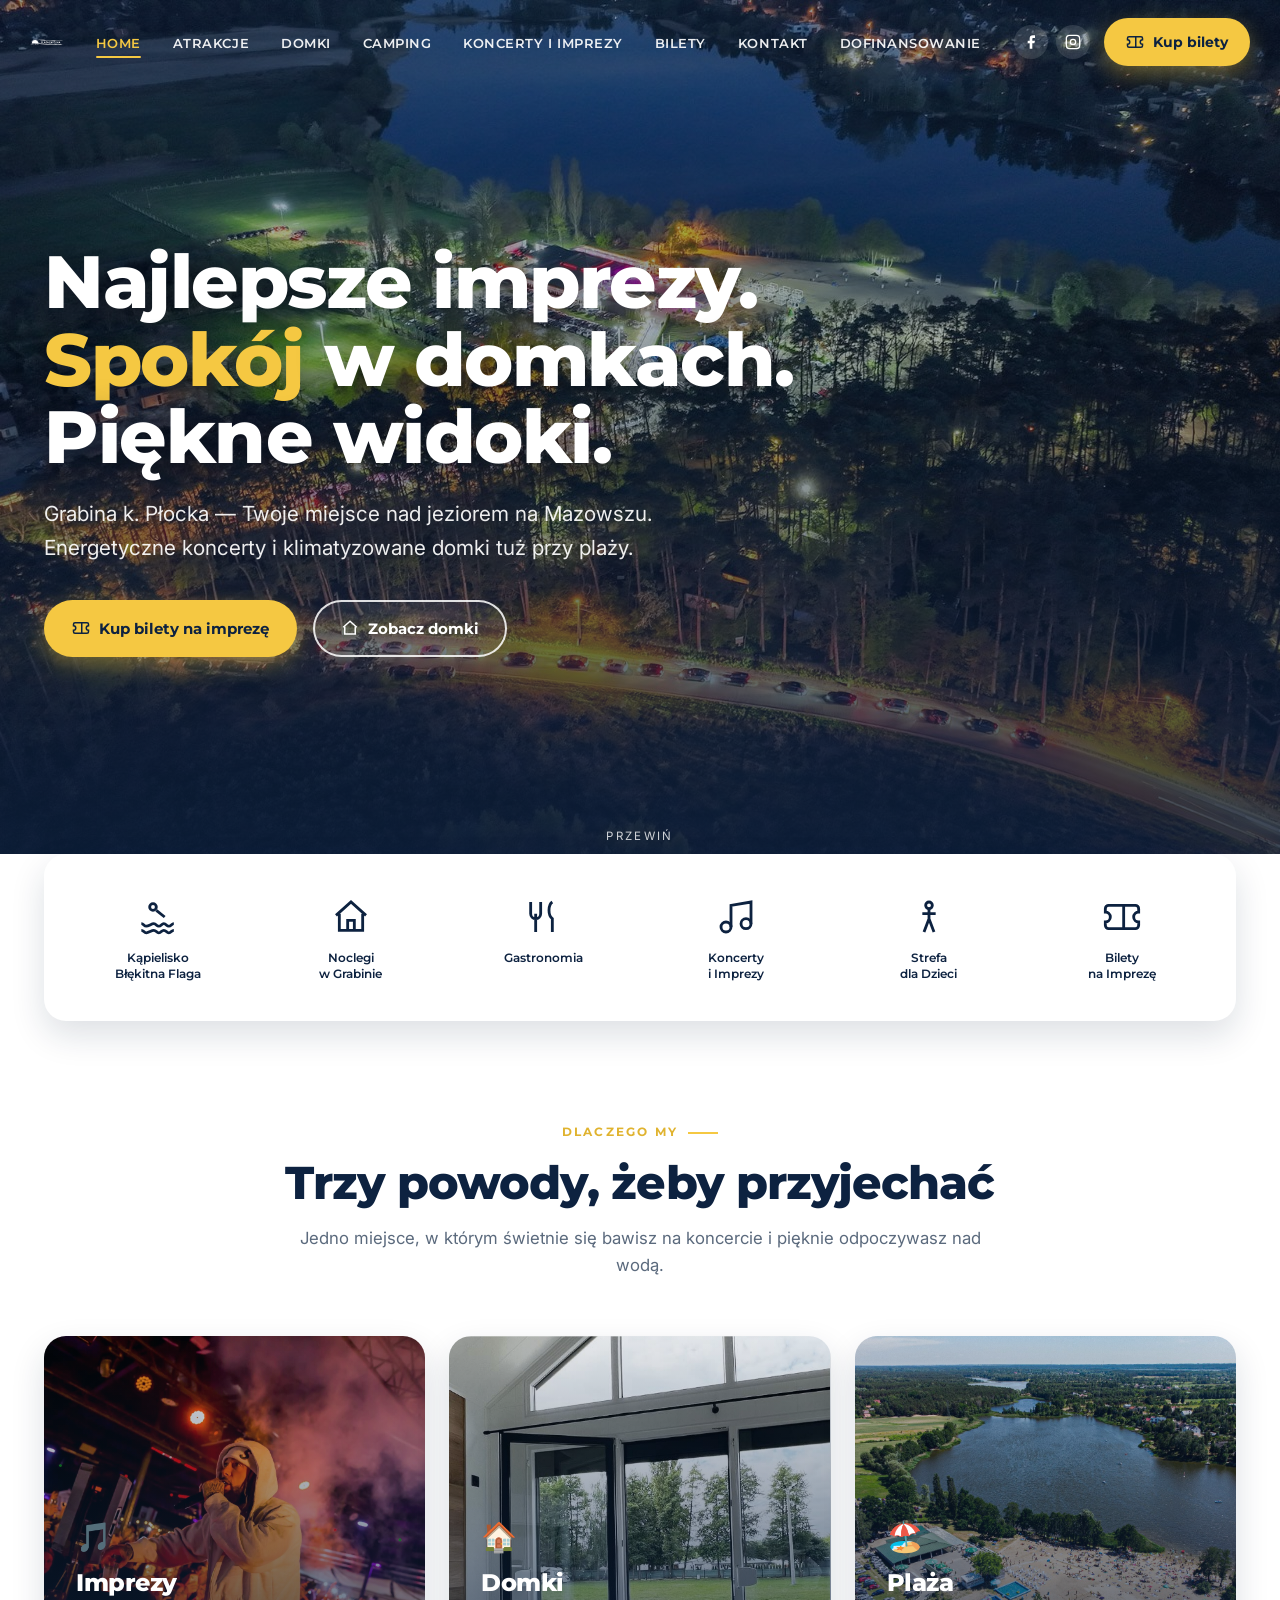
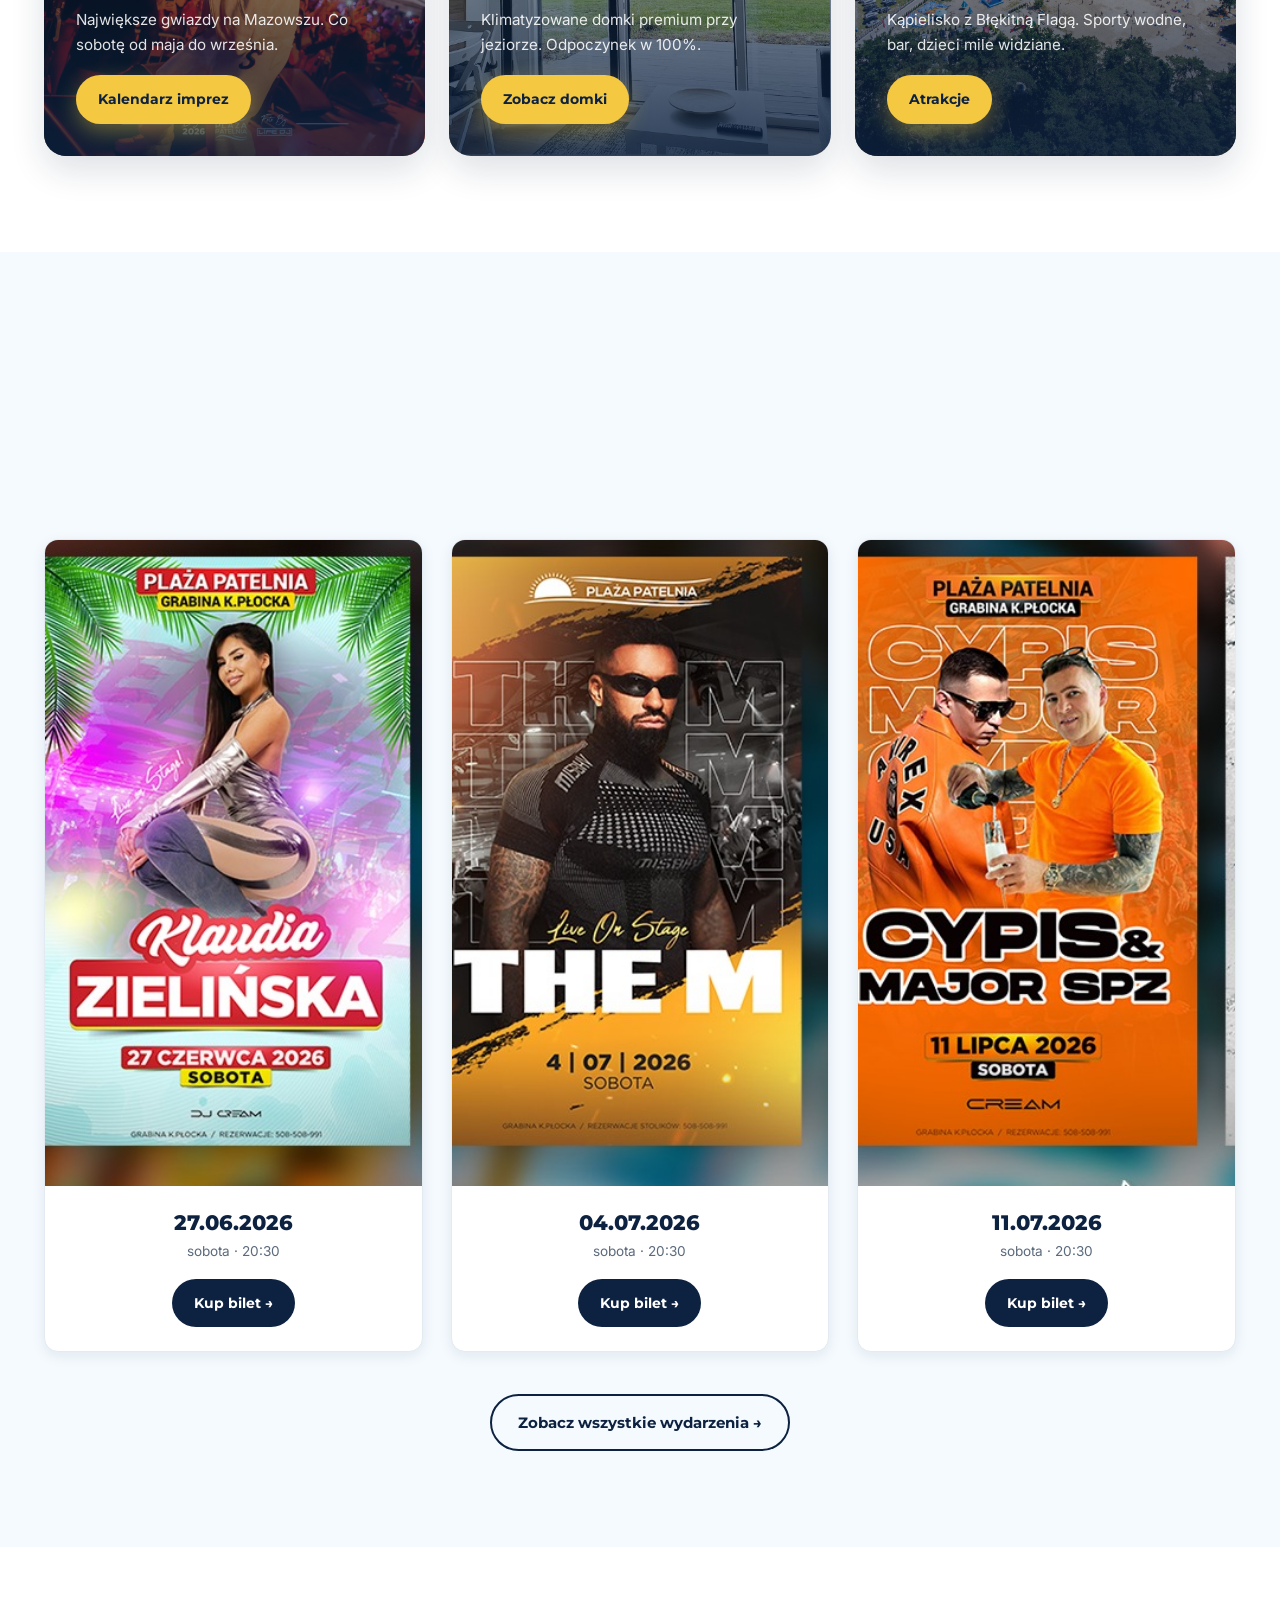
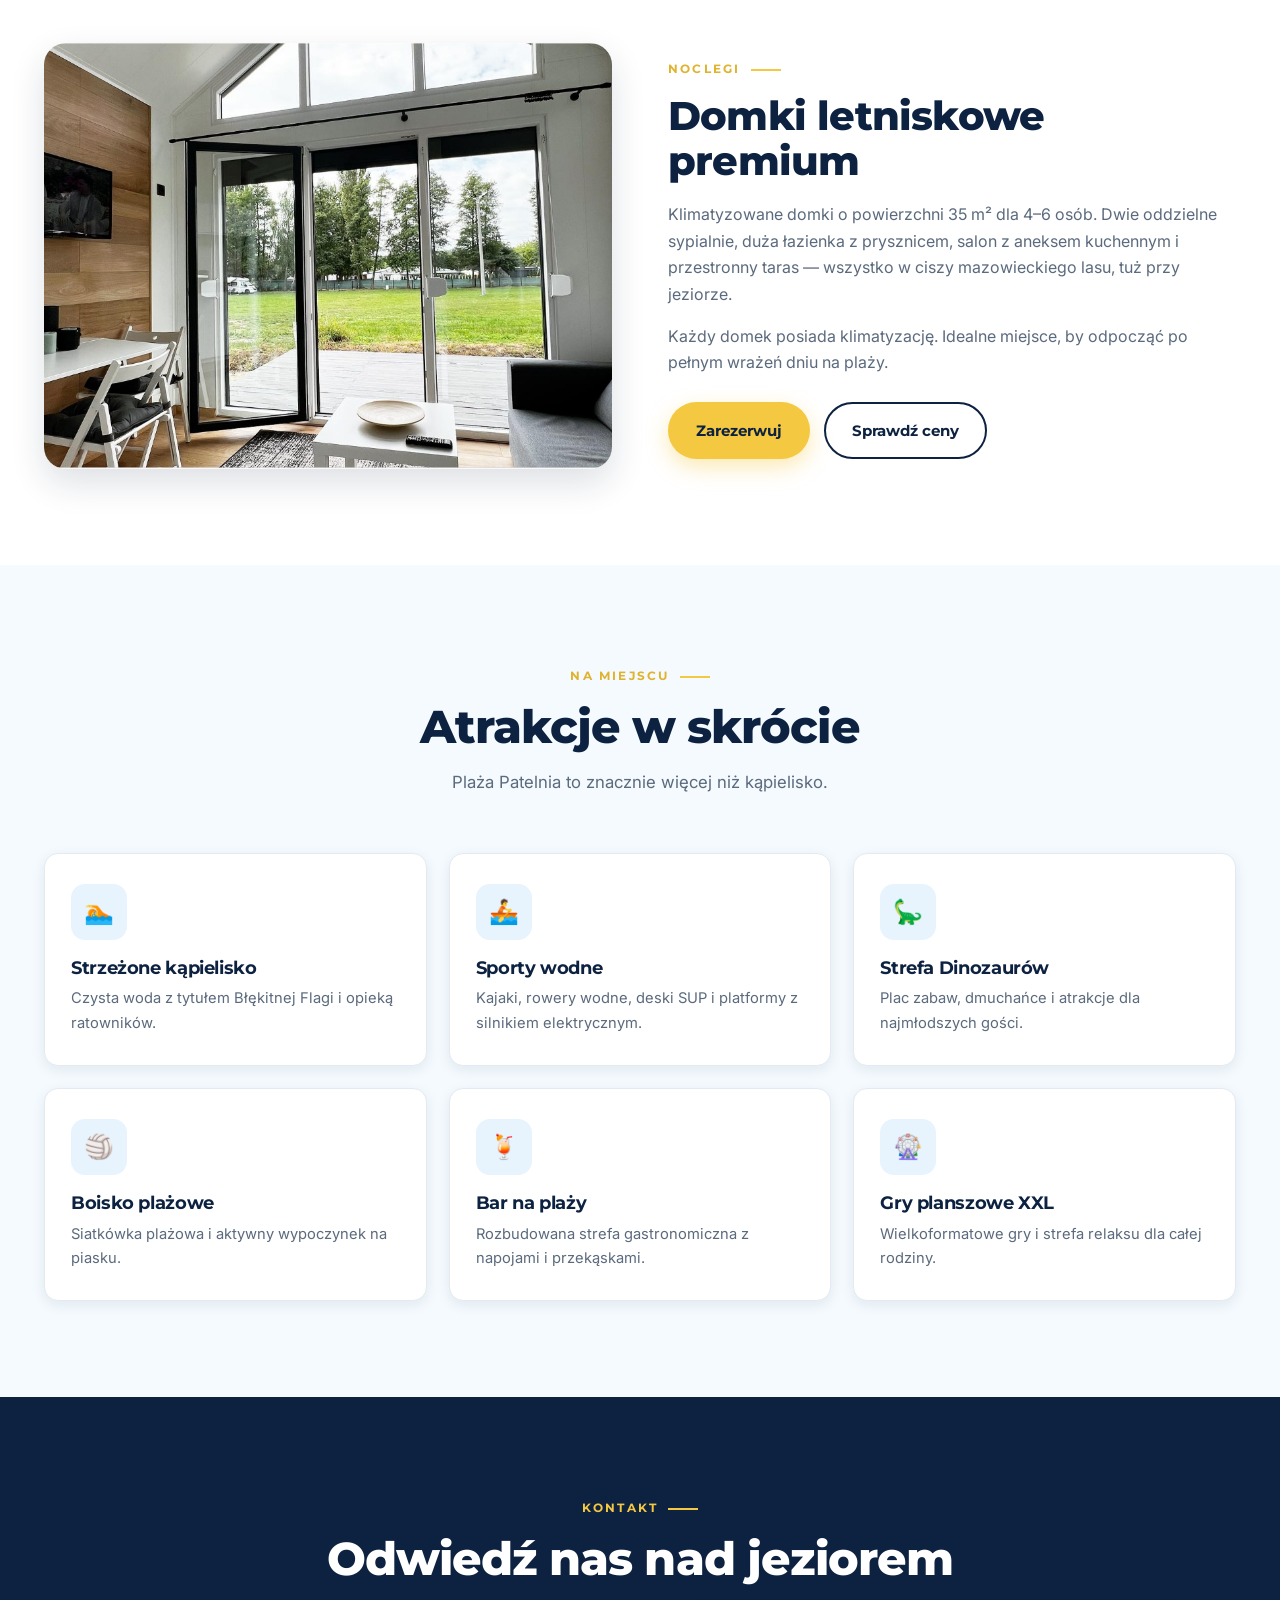
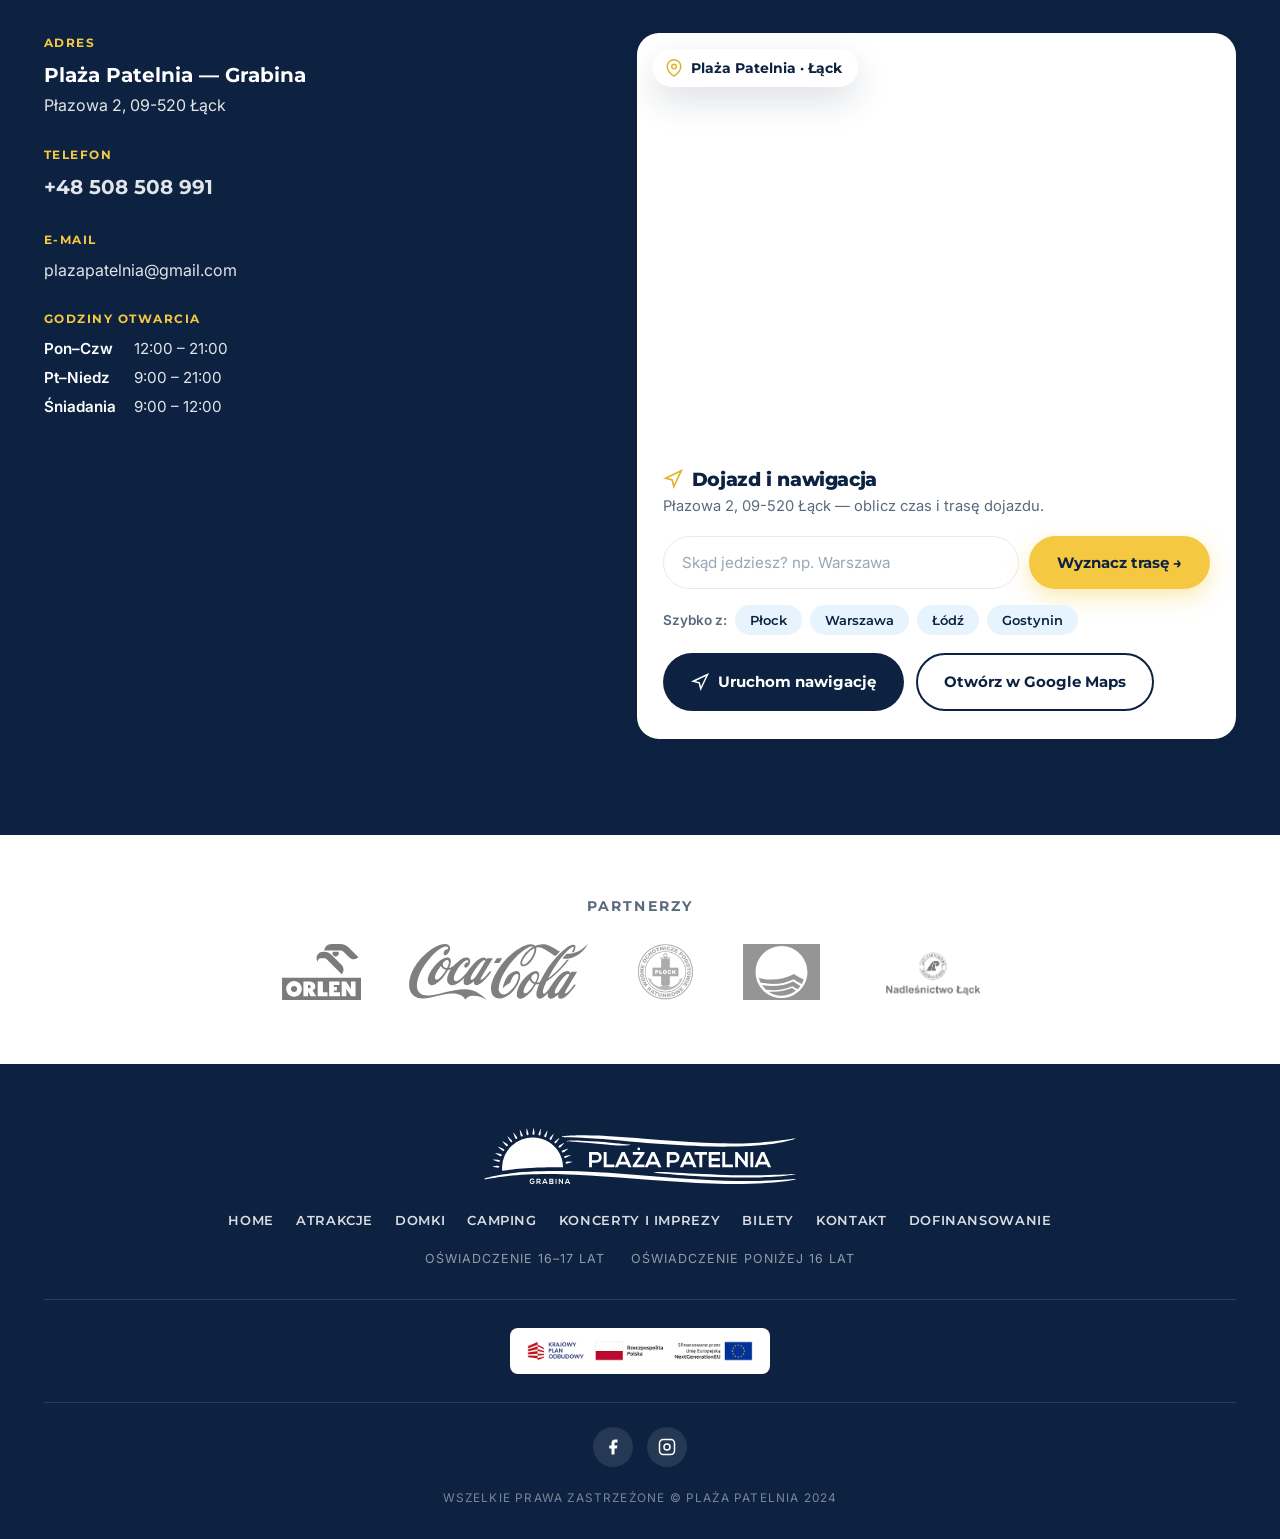
==== commit 0168903f: "Nowa zakladka Camping: kalkulator kosztow + oferty domkow + podsumowanie - camping.html: pelny cenni" ====
--- a/index.html
+++ b/index.html
@@ -21,6 +21,7 @@
           <li><a href="index.html" class="active">Home</a></li>
           <li><a href="atrakcje.html">Atrakcje</a></li>
           <li><a href="domki.html">Domki</a></li>
+          <li><a href="camping.html">Camping</a></li>
           <li><a href="koncerty.html">Koncerty i Imprezy</a></li>
           <li><a href="bilety.html">Bilety</a></li>
           <li><a href="kontakt.html">Kontakt</a></li>
@@ -42,6 +43,7 @@
     <a href="index.html" class="active">Home</a>
     <a href="atrakcje.html">Atrakcje</a>
     <a href="domki.html">Domki</a>
+    <a href="camping.html">Camping</a>
     <a href="koncerty.html">Koncerty i Imprezy</a>
     <a href="bilety.html">Bilety</a>
     <a href="kontakt.html">Kontakt</a>
@@ -277,7 +279,7 @@
     <div class="container">
       <div class="footer-logo"><img src="img/logo.svg" alt="Plaża Patelnia" /></div>
       <nav class="footer-nav">
-        <a href="index.html">Home</a><a href="atrakcje.html">Atrakcje</a><a href="domki.html">Domki</a>
+        <a href="index.html">Home</a><a href="atrakcje.html">Atrakcje</a><a href="domki.html">Domki</a><a href="camping.html">Camping</a>
         <a href="koncerty.html">Koncerty i Imprezy</a><a href="bilety.html">Bilety</a><a href="kontakt.html">Kontakt</a>
         <a href="dofinansowanie.html">Dofinansowanie</a>
       </nav>
